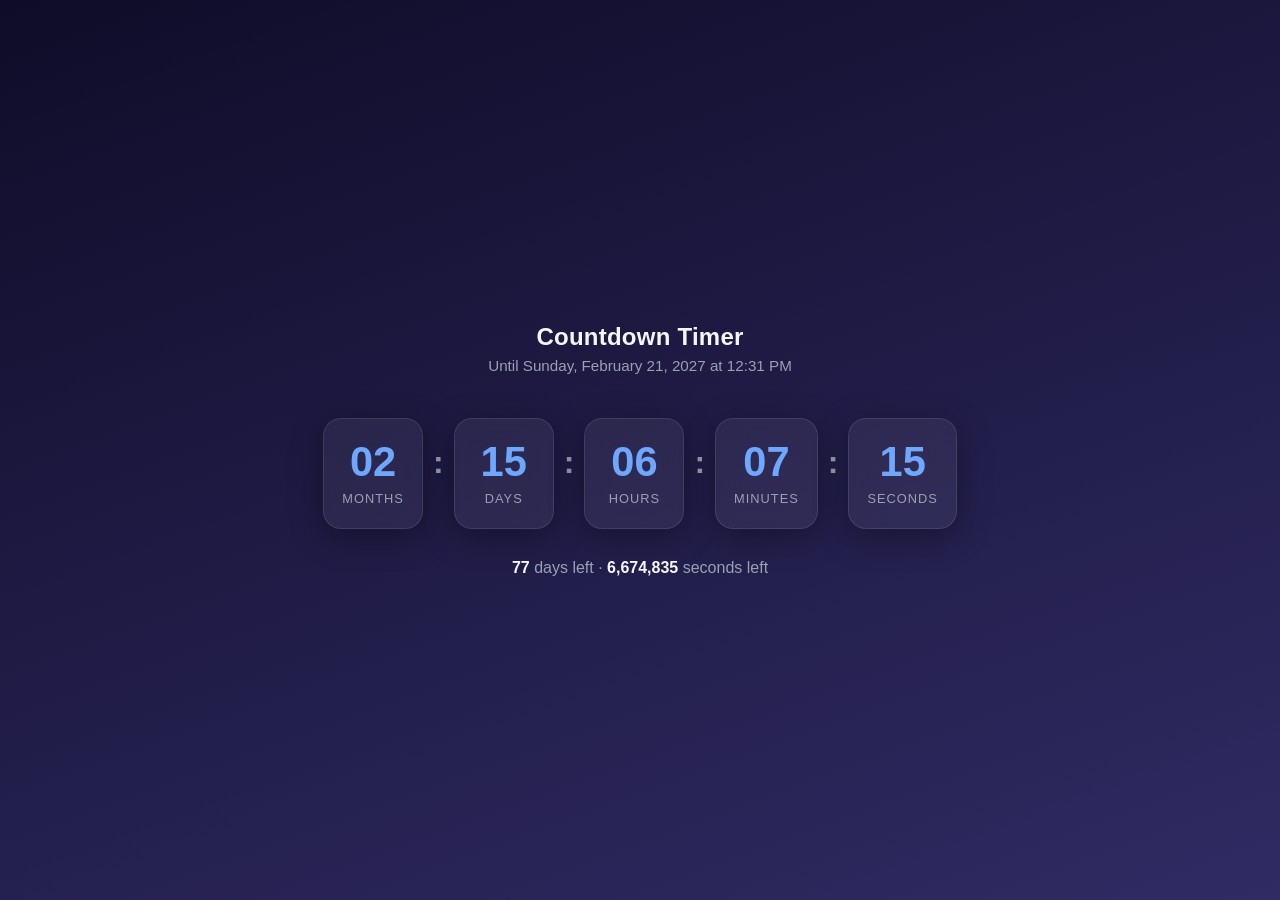
==== index.html @ 69c134b4 "Add animated countdown timer page Standalone HTML/CSS/JS countdown to 21 Feb 2027, 12:31 PM with a m" ====
<!DOCTYPE html>
<html lang="en">
<head>
<meta charset="UTF-8">
<meta name="viewport" content="width=device-width, initial-scale=1.0">
<title>Countdown Timer</title>
<style>
  :root {
    --bg1: #0f0c29;
    --bg2: #302b63;
    --bg3: #1a1a3d;
    --accent: #6ea8fe;
    --accent2: #a78bfa;
    --accent3: #34d399;
    --glass: rgba(255, 255, 255, 0.06);
    --glass-border: rgba(255, 255, 255, 0.1);
    --text: #f4f5f7;
    --muted: #9aa0b4;
  }

  * { box-sizing: border-box; }

  html, body {
    height: 100%;
  }

  body {
    margin: 0;
    min-height: 100vh;
    display: flex;
    flex-direction: column;
    align-items: center;
    justify-content: center;
    position: relative;
    color: var(--text);
    font-family: -apple-system, BlinkMacSystemFont, "Segoe UI", Roboto, Helvetica, Arial, sans-serif;
    padding: 24px;
    text-align: center;
    background: linear-gradient(160deg, var(--bg1), var(--bg2), var(--bg3), var(--bg1));
    background-size: 300% 300%;
    animation: gradientShift 20s ease infinite;
  }

  @keyframes gradientShift {
    0% { background-position: 0% 50%; }
    50% { background-position: 100% 50%; }
    100% { background-position: 0% 50%; }
  }

  .wrap {
    position: relative;
    z-index: 1;
    display: flex;
    flex-direction: column;
    align-items: center;
  }

  .wrap > * {
    animation: fadeInUp 0.8s ease both;
  }

  h1 { animation-delay: 0.05s; }
  .target-date { animation-delay: 0.15s; }
  .countdown { animation-delay: 0.25s; }
  .summary { animation-delay: 0.5s; }

  @keyframes fadeInUp {
    from { opacity: 0; transform: translateY(18px); }
    to { opacity: 1; transform: translateY(0); }
  }

  h1 {
    font-size: 1.5rem;
    font-weight: 600;
    letter-spacing: 0.01em;
    margin: 0 0 6px;
    color: var(--text);
  }

  .target-date {
    color: var(--muted);
    font-size: 0.95rem;
    margin-bottom: 44px;
  }

  .countdown {
    display: flex;
    align-items: center;
    gap: 10px;
    flex-wrap: wrap;
    justify-content: center;
  }

  .sep {
    font-size: 2rem;
    font-weight: 700;
    color: var(--muted);
    padding-bottom: 22px;
  }

  .unit {
    position: relative;
    background: var(--glass);
    backdrop-filter: blur(14px);
    -webkit-backdrop-filter: blur(14px);
    border: 1px solid var(--glass-border);
    border-radius: 18px;
    padding: 22px 18px;
    min-width: 100px;
    box-shadow: 0 8px 32px rgba(0, 0, 0, 0.35);
    overflow: hidden;
    transition: transform 0.3s ease, box-shadow 0.3s ease, border-color 0.3s ease;
  }

  .unit:hover {
    transform: translateY(-3px);
    border-color: rgba(110, 168, 254, 0.35);
  }

  .unit .value {
    position: relative;
    font-size: 2.6rem;
    font-weight: 700;
    font-variant-numeric: tabular-nums;
    color: var(--accent);
    line-height: 1;
    display: inline-block;
  }

  .unit .value.bump {
    animation: bump 0.6s ease-in-out;
  }

  @keyframes bump {
    0% { opacity: 1; }
    50% { opacity: 0.82; }
    100% { opacity: 1; }
  }

  .unit .label {
    position: relative;
    margin-top: 8px;
    font-size: 0.8rem;
    letter-spacing: 0.08em;
    text-transform: uppercase;
    color: var(--muted);
  }

  .finished {
    font-size: 1.7rem;
    font-weight: 600;
    color: var(--accent);
    animation: fadeInUp 0.6s ease both;
  }

  .summary {
    margin-top: 30px;
    color: var(--muted);
    font-size: 1rem;
    max-width: 440px;
  }

  .summary strong {
    color: var(--text);
    font-weight: 700;
  }

  @media (prefers-reduced-motion: reduce) {
    *, *::before, *::after {
      animation-duration: 0.01ms !important;
      animation-iteration-count: 1 !important;
      transition-duration: 0.01ms !important;
    }
  }

  @media (max-width: 480px) {
    .unit { min-width: 66px; padding: 16px 8px; }
    .unit .value { font-size: 1.7rem; }
    .sep { font-size: 1.4rem; padding-bottom: 16px; }
  }
</style>
</head>
<body>

  <div class="wrap">
    <h1>Countdown Timer</h1>
    <div class="target-date" id="targetLabel"></div>

    <div class="countdown" id="countdown">
      <div class="unit"><div class="value" id="months">00</div><div class="label">Months</div></div>
      <div class="sep">:</div>
      <div class="unit"><div class="value" id="days">00</div><div class="label">Days</div></div>
      <div class="sep">:</div>
      <div class="unit"><div class="value" id="hours">00</div><div class="label">Hours</div></div>
      <div class="sep">:</div>
      <div class="unit"><div class="value" id="minutes">00</div><div class="label">Minutes</div></div>
      <div class="sep">:</div>
      <div class="unit"><div class="value" id="seconds">00</div><div class="label">Seconds</div></div>
    </div>

    <div class="summary" id="summary"></div>
  </div>

<script>
  // Target: 21 Feb 2027, 12:31 PM — interpreted in the viewer's local time.
  const targetDate = new Date(2027, 1, 21, 12, 31, 0);

  const targetLabel = document.getElementById("targetLabel");
  targetLabel.textContent = "Until " + targetDate.toLocaleString(undefined, {
    weekday: "long", year: "numeric", month: "long", day: "numeric",
    hour: "numeric", minute: "2-digit"
  });

  const countdownEl = document.getElementById("countdown");
  const summaryEl = document.getElementById("summary");
  const monthsEl = document.getElementById("months");
  const daysEl = document.getElementById("days");
  const hoursEl = document.getElementById("hours");
  const minutesEl = document.getElementById("minutes");
  const secondsEl = document.getElementById("seconds");

  function pad(n) {
    return String(n).padStart(2, "0");
  }

  // Re-triggers the "bump" animation only on the tiles whose value actually changed.
  function setValue(el, text) {
    if (el.textContent === text) return;
    el.textContent = text;
    el.classList.remove("bump");
    void el.offsetWidth; // force reflow so the animation restarts
    el.classList.add("bump");
  }

  // Calendar-accurate breakdown: whole months first, then days/hours/min/sec
  // from whatever remains, so "1 month" always means one real calendar month.
  function breakdown(from, to) {
    let months = (to.getFullYear() - from.getFullYear()) * 12 + (to.getMonth() - from.getMonth());
    let marker = new Date(from);
    marker.setMonth(marker.getMonth() + months);
    if (marker > to) {
      months--;
      marker.setMonth(marker.getMonth() - 1);
    }

    let remainingMs = to - marker;
    const days = Math.floor(remainingMs / 86400000);
    remainingMs -= days * 86400000;
    const hours = Math.floor(remainingMs / 3600000);
    remainingMs -= hours * 3600000;
    const minutes = Math.floor(remainingMs / 60000);
    remainingMs -= minutes * 60000;
    const seconds = Math.floor(remainingMs / 1000);

    return { months, days, hours, minutes, seconds };
  }

  function tick() {
    const now = new Date();
    const diff = targetDate - now;

    if (diff <= 0) {
      countdownEl.innerHTML = '<div class="finished">The moment has arrived.</div>';
      summaryEl.textContent = "";
      clearInterval(timer);
      return;
    }

    const { months, days, hours, minutes, seconds } = breakdown(now, targetDate);
    const totalSeconds = Math.floor(diff / 1000);
    const totalDays = Math.floor(diff / 86400000);

    setValue(monthsEl, pad(months));
    setValue(daysEl, pad(days));
    setValue(hoursEl, pad(hours));
    setValue(minutesEl, pad(minutes));
    setValue(secondsEl, pad(seconds));

    summaryEl.innerHTML =
      `<strong>${totalDays.toLocaleString()}</strong> days left &middot; ` +
      `<strong>${totalSeconds.toLocaleString()}</strong> seconds left`;
  }

  tick();
  const timer = setInterval(tick, 1000);
</script>

</body>
</html>
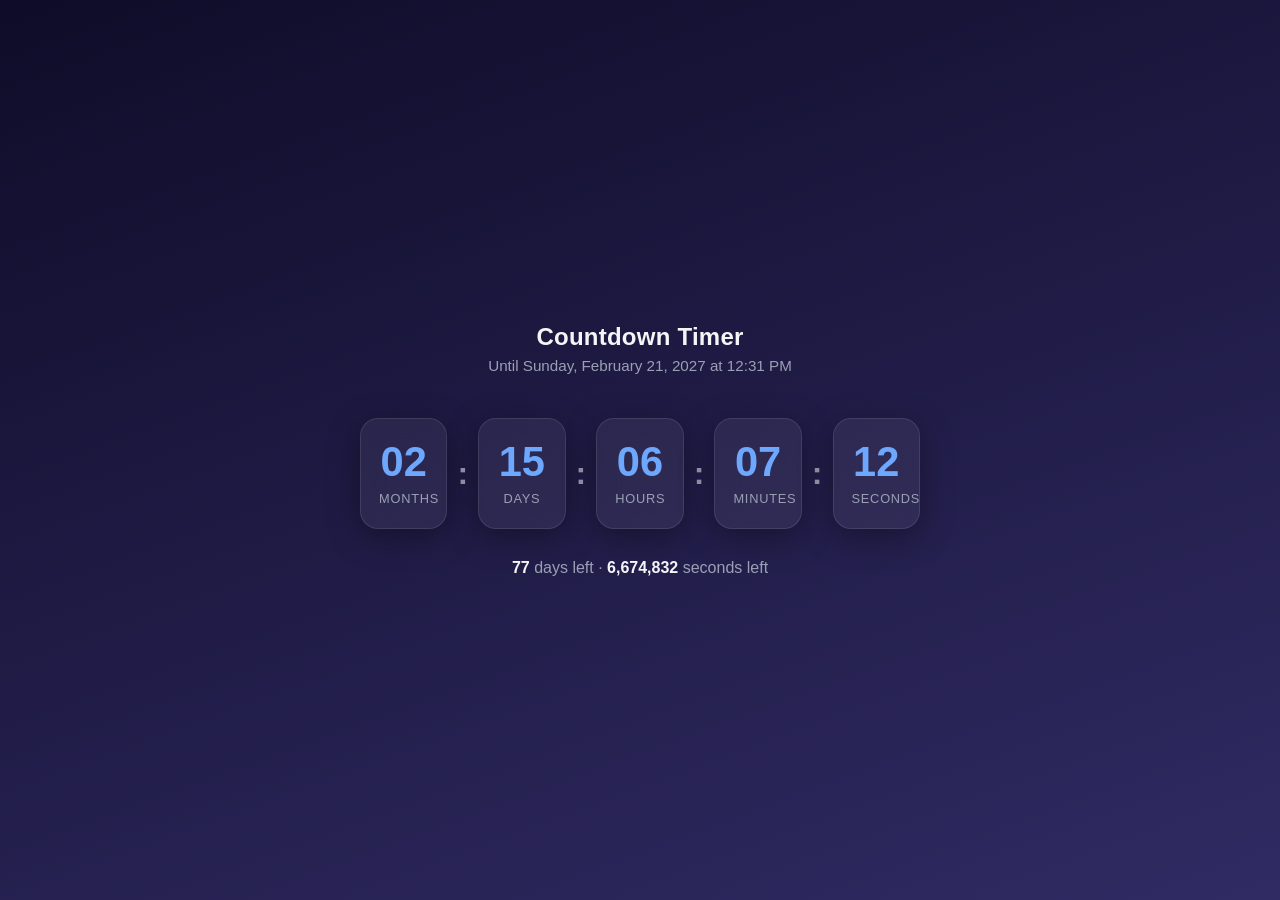
==== commit 4d7c9c20: "Use fluid clamp() sizing so tiles fit one row on small screens Replaces the fixed 480px breakpoint w" ====
--- a/index.html
+++ b/index.html
@@ -86,27 +86,30 @@
   .countdown {
     display: flex;
     align-items: center;
-    gap: 10px;
-    flex-wrap: wrap;
+    gap: clamp(3px, 1.5vw, 10px);
+    flex-wrap: nowrap;
     justify-content: center;
+    width: 100%;
+    max-width: 560px;
   }
 
   .sep {
-    font-size: 2rem;
+    flex: 0 0 auto;
+    font-size: clamp(0.9rem, 3.5vw, 2rem);
     font-weight: 700;
     color: var(--muted);
-    padding-bottom: 22px;
   }
 
   .unit {
     position: relative;
+    flex: 1 1 0;
+    min-width: 0;
     background: var(--glass);
     backdrop-filter: blur(14px);
     -webkit-backdrop-filter: blur(14px);
     border: 1px solid var(--glass-border);
     border-radius: 18px;
-    padding: 22px 18px;
-    min-width: 100px;
+    padding: clamp(10px, 3.5vw, 22px) clamp(4px, 2vw, 18px);
     box-shadow: 0 8px 32px rgba(0, 0, 0, 0.35);
     overflow: hidden;
     transition: transform 0.3s ease, box-shadow 0.3s ease, border-color 0.3s ease;
@@ -119,7 +122,7 @@
 
   .unit .value {
     position: relative;
-    font-size: 2.6rem;
+    font-size: clamp(1.1rem, 6vw, 2.6rem);
     font-weight: 700;
     font-variant-numeric: tabular-nums;
     color: var(--accent);
@@ -139,11 +142,12 @@
 
   .unit .label {
     position: relative;
-    margin-top: 8px;
-    font-size: 0.8rem;
-    letter-spacing: 0.08em;
+    margin-top: clamp(4px, 1.5vw, 8px);
+    font-size: clamp(0.55rem, 2vw, 0.8rem);
+    letter-spacing: 0.06em;
     text-transform: uppercase;
     color: var(--muted);
+    white-space: nowrap;
   }
 
   .finished {
@@ -173,10 +177,8 @@
     }
   }
 
-  @media (max-width: 480px) {
-    .unit { min-width: 66px; padding: 16px 8px; }
-    .unit .value { font-size: 1.7rem; }
-    .sep { font-size: 1.4rem; padding-bottom: 16px; }
+  @media (max-width: 340px) {
+    .countdown { gap: 2px; }
   }
 </style>
 </head>
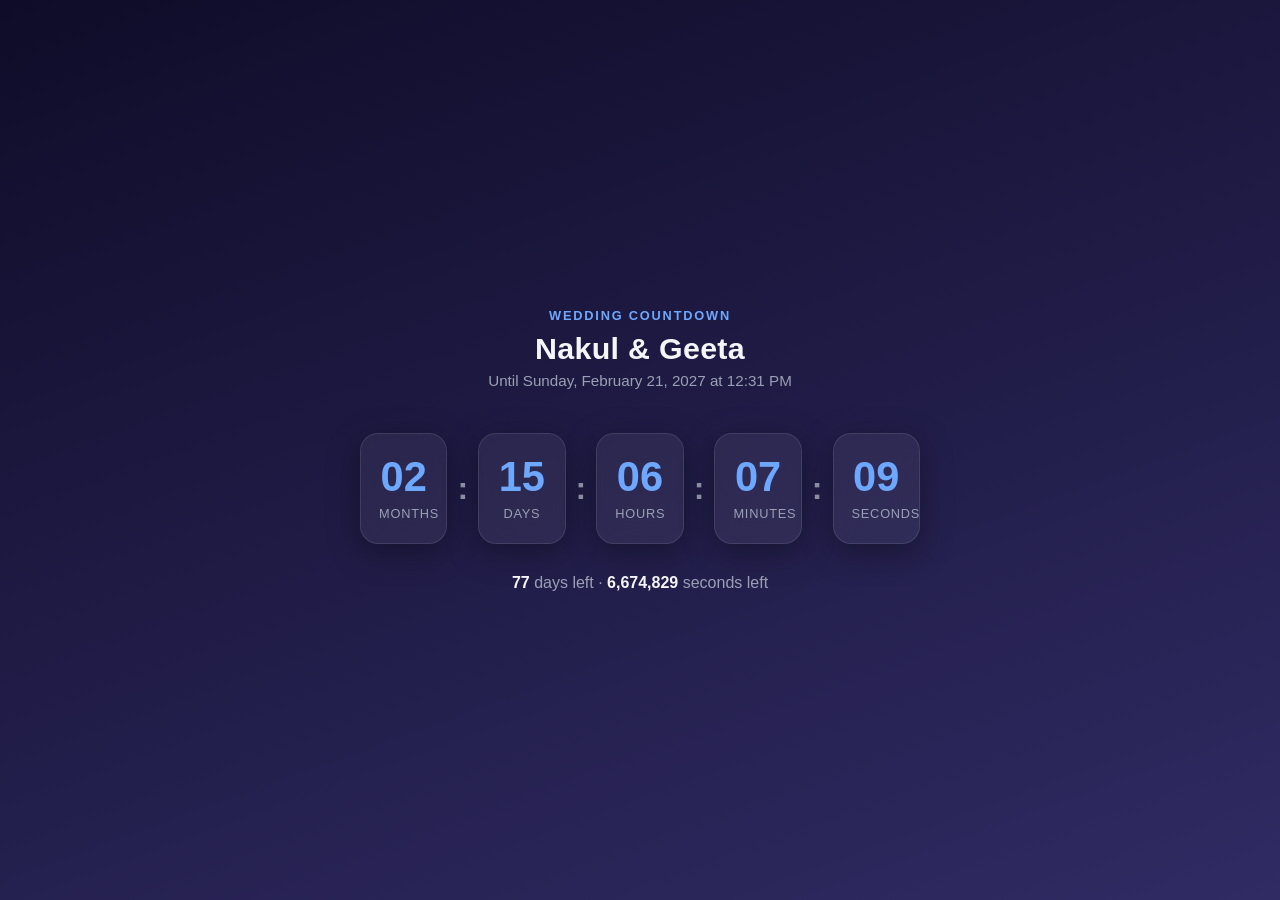
==== commit f489e4a4: "update the name" ====
--- a/index.html
+++ b/index.html
@@ -3,7 +3,7 @@
 <head>
 <meta charset="UTF-8">
 <meta name="viewport" content="width=device-width, initial-scale=1.0">
-<title>Countdown Timer</title>
+<title>Narendra & Geeta</title>
 <style>
   :root {
     --bg1: #0f0c29;
@@ -69,8 +69,17 @@
     to { opacity: 1; transform: translateY(0); }
   }
 
+  .eyebrow {
+    font-size: 0.8rem;
+    font-weight: 600;
+    letter-spacing: 0.14em;
+    text-transform: uppercase;
+    color: var(--accent);
+    margin-bottom: 8px;
+  }
+
   h1 {
-    font-size: 1.5rem;
+    font-size: 1.9rem;
     font-weight: 600;
     letter-spacing: 0.01em;
     margin: 0 0 6px;
@@ -185,7 +194,8 @@
 <body>
 
   <div class="wrap">
-    <h1>Countdown Timer</h1>
+    <div class="eyebrow">Wedding Countdown</div>
+    <h1>Nakul &amp; Geeta</h1>
     <div class="target-date" id="targetLabel"></div>
 
     <div class="countdown" id="countdown">
